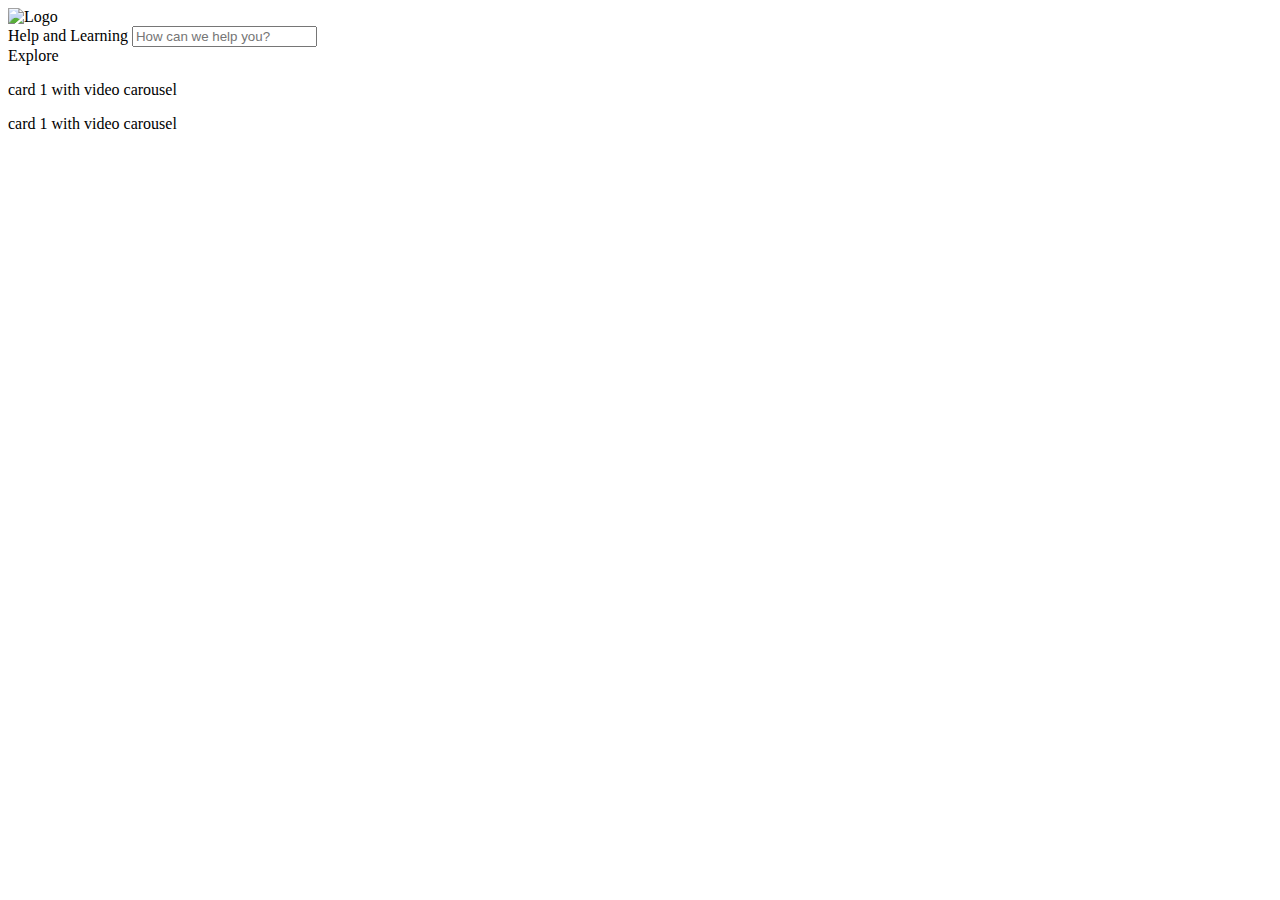
==== index.html @ 06fb381d "add skeleton" ====
<!DOCTYPE html>
<html lang="en">
<head>
    <meta charset="UTF-8">
    <title>Microsoft Help</title>

</head>
<body>
  <div class="nav-bar">
    <div class="logo">
      <img src="images/logo.png" alt="Logo">
    </div>
  </div>
  <section class="container">
    <div class="row">
      <div class="col-md-12">
        <span class="center-stitle">
          Help and Learning
        </span>
        <input placeholder="How can we help you?">
      </div>
    </div>
  </section>

  <section>
    <div class="row">
      <div class="col-md-12">
        <span class="center-title section-title">
          Explore
        </span>
      </div>
      <div class="col-md-12">
        <p>card 1 with video carousel</p>
      </div>
      <div class="col-md-12">
        <p>card 1 with video carousel</p>
      </div>
    </div>
  </section>
</body>
</html>
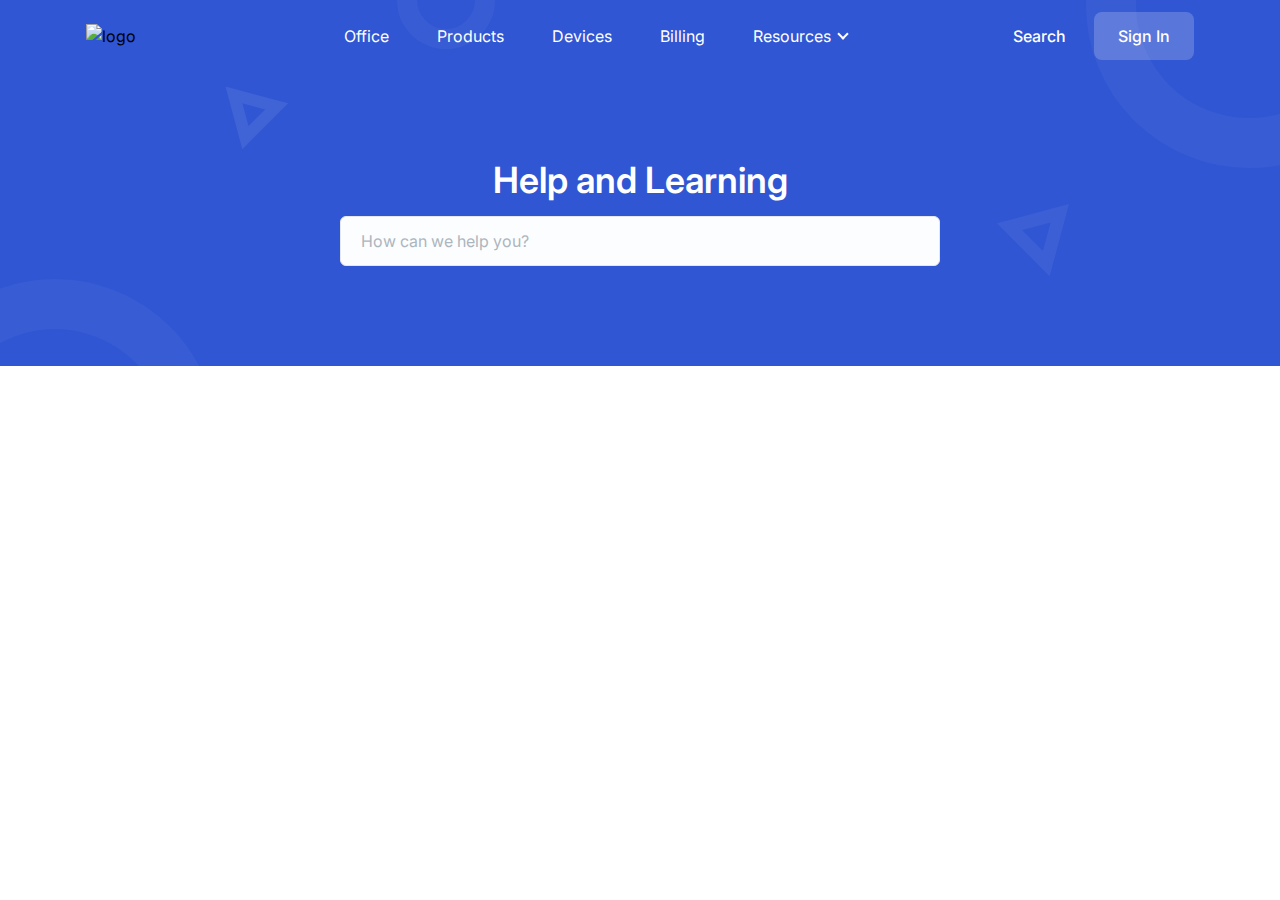
==== commit 2a9cfb5c: "Add navbar header & hero banner section Add scripts to scroll to top with animations & replace the l" ====
--- a/index.html
+++ b/index.html
@@ -1,41 +1,326 @@
 <!DOCTYPE html>
-<html lang="en">
+<html lang="en" class="scroll-smooth">
 <head>
     <meta charset="UTF-8">
+    <meta http-equiv="X-UA-Compatible" content="IE=edge" />
+    <meta name="viewport" content="width=device-width, initial-scale=1.0" />
+
+    <link
+      rel="shortcut icon"
+      href="assets/images/favicon.png"
+      type="image/x-icon"
+    />
     <title>Microsoft Help</title>
 
+    <link rel="stylesheet" href="assets/css/animate.css" />
+    <link rel="stylesheet" href="assets/css/tailwind.css" />
+
+    <!-- ==== WOW JS ==== -->
+    <script src="assets/js/wow.min.js"></script>
+    <script>
+      new WOW().init();
+    </script>
 </head>
 <body>
-  <div class="nav-bar">
-    <div class="logo">
-      <img src="images/logo.png" alt="Logo">
+
+  <!-- ====== Navbar Section Start -->
+  <div
+    class="ud-header absolute top-0 left-0 z-40 flex w-full items-center bg-transparent"
+  >
+    <div class="container">
+      <div class="relative -mx-4 flex items-center justify-between">
+        <div class="w-60 max-w-full px-4">
+          <a href="index.html" class="navbar-logo block w-full py-5">
+            <img
+              src="https://svgsilh.com/png-1024/80658.png"
+              alt="logo"
+              class="header-logo w-full"
+            />
+          </a>
+        </div>
+        <div class="flex w-full items-center justify-between px-4">
+          <div>
+            <button
+              id="navbarToggler"
+              class="absolute right-4 top-1/2 block -translate-y-1/2 rounded-lg px-3 py-[6px] ring-primary focus:ring-2 lg:hidden"
+            >
+              <span
+                class="relative my-[6px] block h-[2px] w-[30px] bg-white"
+              ></span>
+              <span
+                class="relative my-[6px] block h-[2px] w-[30px] bg-white"
+              ></span>
+              <span
+                class="relative my-[6px] block h-[2px] w-[30px] bg-white"
+              ></span>
+            </button>
+            <nav
+              id="navbarCollapse"
+              class="absolute right-4 top-full hidden w-full max-w-[250px] rounded-lg bg-white py-5 shadow-lg lg:static lg:block lg:w-full lg:max-w-full lg:bg-transparent lg:py-0 lg:px-4 lg:shadow-none xl:px-6"
+            >
+              <ul class="blcok lg:flex">
+                <li class="group relative">
+                  <a
+                    href="#home"
+                    class="ud-menu-scroll mx-8 flex py-2 text-base text-dark group-hover:text-primary lg:mr-0 lg:inline-flex lg:py-6 lg:px-0 lg:text-white lg:group-hover:text-white lg:group-hover:opacity-70"
+                  >
+                    Office
+                  </a>
+                </li>
+                <li class="group relative">
+                  <a
+                    href="#about"
+                    class="ud-menu-scroll mx-8 flex py-2 text-base text-dark group-hover:text-primary lg:mr-0 lg:ml-7 lg:inline-flex lg:py-6 lg:px-0 lg:text-white lg:group-hover:text-white lg:group-hover:opacity-70 xl:ml-12"
+                  >
+                    Products
+                  </a>
+                </li>
+                <li class="group relative">
+                  <a
+                    href="#pricing"
+                    class="ud-menu-scroll mx-8 flex py-2 text-base text-dark group-hover:text-primary lg:mr-0 lg:ml-7 lg:inline-flex lg:py-6 lg:px-0 lg:text-white lg:group-hover:text-white lg:group-hover:opacity-70 xl:ml-12"
+                  >
+                    Devices
+                  </a>
+                </li>
+                <li class="group relative">
+                  <a
+                    href="#team"
+                    class="ud-menu-scroll mx-8 flex py-2 text-base text-dark group-hover:text-primary lg:mr-0 lg:ml-7 lg:inline-flex lg:py-6 lg:px-0 lg:text-white lg:group-hover:text-white lg:group-hover:opacity-70 xl:ml-12"
+                  >
+                    Billing
+                  </a>
+                </li>
+
+                <li class="submenu-item group relative">
+                  <a
+                    href="javascript:void(0)"
+                    class="relative mx-8 flex py-2 text-base text-dark after:absolute after:right-1 after:top-1/2 after:mt-[-2px] after:h-2 after:w-2 after:-translate-y-1/2 after:rotate-45 after:border-b-2 after:border-r-2 after:border-current group-hover:text-primary lg:mr-0 lg:ml-8 lg:inline-flex lg:py-6 lg:pl-0 lg:pr-4 lg:text-white lg:after:right-0 lg:group-hover:text-white lg:group-hover:opacity-70 xl:ml-12"
+                  >
+                    Resources
+                  </a>
+                  <div
+                    class="submenu relative top-full left-0 hidden w-[250px] rounded-sm bg-white p-4 transition-[top] duration-300 group-hover:opacity-100 lg:invisible lg:absolute lg:top-[110%] lg:block lg:opacity-0 lg:shadow-lg lg:group-hover:visible lg:group-hover:top-full"
+                  >
+                    <a
+                      href="about.html"
+                      class="block rounded py-[10px] px-4 text-sm text-body-color hover:text-primary"
+                    >
+                      About Page
+                    </a>
+                    <a
+                      href="pricing.html"
+                      class="block rounded py-[10px] px-4 text-sm text-body-color hover:text-primary"
+                    >
+                      Pricing Page
+                    </a>
+                    <a
+                      href="contact.html"
+                      class="block rounded py-[10px] px-4 text-sm text-body-color hover:text-primary"
+                    >
+                      Contact Page
+                    </a>
+                    <a
+                      href="blog-grids.html"
+                      class="block rounded py-[10px] px-4 text-sm text-body-color hover:text-primary"
+                    >
+                      Blog Grid Page
+                    </a>
+                    <a
+                      href="blog-details.html"
+                      class="block rounded py-[10px] px-4 text-sm text-body-color hover:text-primary"
+                    >
+                      Blog Details Page
+                    </a>
+                    <a
+                      href="signup.html"
+                      class="block rounded py-[10px] px-4 text-sm text-body-color hover:text-primary"
+                    >
+                      Sign Up Page
+                    </a>
+                    <a
+                      href="signin.html"
+                      class="block rounded py-[10px] px-4 text-sm text-body-color hover:text-primary"
+                    >
+                      Sign In Page
+                    </a>
+                    <a
+                      href="404.html"
+                      class="block rounded py-[10px] px-4 text-sm text-body-color hover:text-primary"
+                    >
+                      404 Page
+                    </a>
+                  </div>
+                </li>
+              </ul>
+            </nav>
+          </div>
+          <div class="hidden justify-end pr-16 sm:flex lg:pr-0">
+            <a
+              href="#"
+              class="loginBtn py-3 px-7 text-base font-medium text-white hover:opacity-70"
+            >
+              Search
+            </a>
+            <a
+              href="#"
+              class="signUpBtn rounded-lg bg-white bg-opacity-20 py-3 px-6 text-base font-medium text-white duration-300 ease-in-out hover:bg-opacity-100 hover:text-dark"
+            >
+              Sign In
+            </a>
+          </div>
+        </div>
+      </div>
     </div>
   </div>
-  <section class="container">
-    <div class="row">
-      <div class="col-md-12">
-        <span class="center-stitle">
-          Help and Learning
-        </span>
-        <input placeholder="How can we help you?">
+  <!-- ====== Navbar Section End -->
+
+  <!-- ====== Banner Section Start -->
+  <div
+    class="relative z-10 overflow-hidden bg-primary pt-[120px] pb-[100px] md:pt-[130px] lg:pt-[160px]"
+  >
+    <div class="container">
+      <div class="-mx-4 flex flex-wrap items-center">
+        <div class="w-full px-4">
+          <div class="text-center">
+            <h1 class="text-4xl mb-4 font-semibold text-white">Help and Learning</h1>
+
+               <input
+                    type="text"
+                    placeholder="How can we help you?"
+                    class="bordder-[#E9EDF4] w-[600px] rounded-md border bg-[#FCFDFE] py-3 px-5 text-base text-body-color placeholder-[#ACB6BE] outline-none transition focus:border-primary focus-visible:shadow-none"
+                  />
+
+          </div>
+        </div>
       </div>
     </div>
-  </section>
-
-  <section>
-    <div class="row">
-      <div class="col-md-12">
-        <span class="center-title section-title">
-          Explore
-        </span>
-      </div>
-      <div class="col-md-12">
-        <p>card 1 with video carousel</p>
-      </div>
-      <div class="col-md-12">
-        <p>card 1 with video carousel</p>
-      </div>
+    <div>
+      <span class="absolute top-0 left-0 z-[-1]">
+        <svg
+          width="495"
+          height="470"
+          viewBox="0 0 495 470"
+          fill="none"
+          xmlns="http://www.w3.org/2000/svg"
+        >
+          <circle
+            cx="55"
+            cy="442"
+            r="138"
+            stroke="white"
+            stroke-opacity="0.04"
+            stroke-width="50"
+          />
+          <circle
+            cx="446"
+            r="39"
+            stroke="white"
+            stroke-opacity="0.04"
+            stroke-width="20"
+          />
+          <path
+            d="M245.406 137.609L233.985 94.9852L276.609 106.406L245.406 137.609Z"
+            stroke="white"
+            stroke-opacity="0.08"
+            stroke-width="12"
+          />
+        </svg>
+      </span>
+      <span class="absolute top-0 right-0 z-[-1]">
+        <svg
+          width="493"
+          height="470"
+          viewBox="0 0 493 470"
+          fill="none"
+          xmlns="http://www.w3.org/2000/svg"
+        >
+          <circle
+            cx="462"
+            cy="5"
+            r="138"
+            stroke="white"
+            stroke-opacity="0.04"
+            stroke-width="50"
+          />
+          <circle
+            cx="49"
+            cy="470"
+            r="39"
+            stroke="white"
+            stroke-opacity="0.04"
+            stroke-width="20"
+          />
+          <path
+            d="M222.393 226.701L272.808 213.192L259.299 263.607L222.393 226.701Z"
+            stroke="white"
+            stroke-opacity="0.06"
+            stroke-width="13"
+          />
+        </svg>
+      </span>
     </div>
-  </section>
+  </div>
+  <!-- ====== Banner Section End -->
+
+ 
+
+  <!-- ====== Back To Top Start -->
+  <a
+    href="javascript:void(0)"
+    class="back-to-top fixed bottom-8 right-8 left-auto z-[999] hidden h-10 w-10 items-center justify-center rounded-md bg-primary text-white shadow-md transition duration-300 ease-in-out hover:bg-dark"
+  >
+    <span
+      class="mt-[6px] h-3 w-3 rotate-45 border-t border-l border-white"
+    ></span>
+  </a>
+  <!-- ====== Back To Top End -->
+
+  <!-- ====== All Scripts -->
+
+  <script src="assets/js/main.js"></script>
+  <script>
+    // ==== for menu scroll
+    const pageLink = document.querySelectorAll(".ud-menu-scroll");
+
+    pageLink.forEach((elem) => {
+      elem.addEventListener("click", (e) => {
+        e.preventDefault();
+        document.querySelector(elem.getAttribute("href")).scrollIntoView({
+          behavior: "smooth",
+          offsetTop: 1 - 60,
+        });
+      });
+    });
+
+    // section menu active
+    function onScroll(event) {
+      const sections = document.querySelectorAll(".ud-menu-scroll");
+      const scrollPos =
+        window.pageYOffset ||
+        document.documentElement.scrollTop ||
+        document.body.scrollTop;
+
+      for (let i = 0; i < sections.length; i++) {
+        const currLink = sections[i];
+        const val = currLink.getAttribute("href");
+        const refElement = document.querySelector(val);
+        const scrollTopMinus = scrollPos + 73;
+        if (
+          refElement.offsetTop <= scrollTopMinus &&
+          refElement.offsetTop + refElement.offsetHeight > scrollTopMinus
+        ) {
+          document
+            .querySelector(".ud-menu-scroll")
+            .classList.remove("active");
+          currLink.classList.add("active");
+        } else {
+          currLink.classList.remove("active");
+        }
+      }
+    }
+
+    window.document.addEventListener("scroll", onScroll);
+  </script>
 </body>
 </html>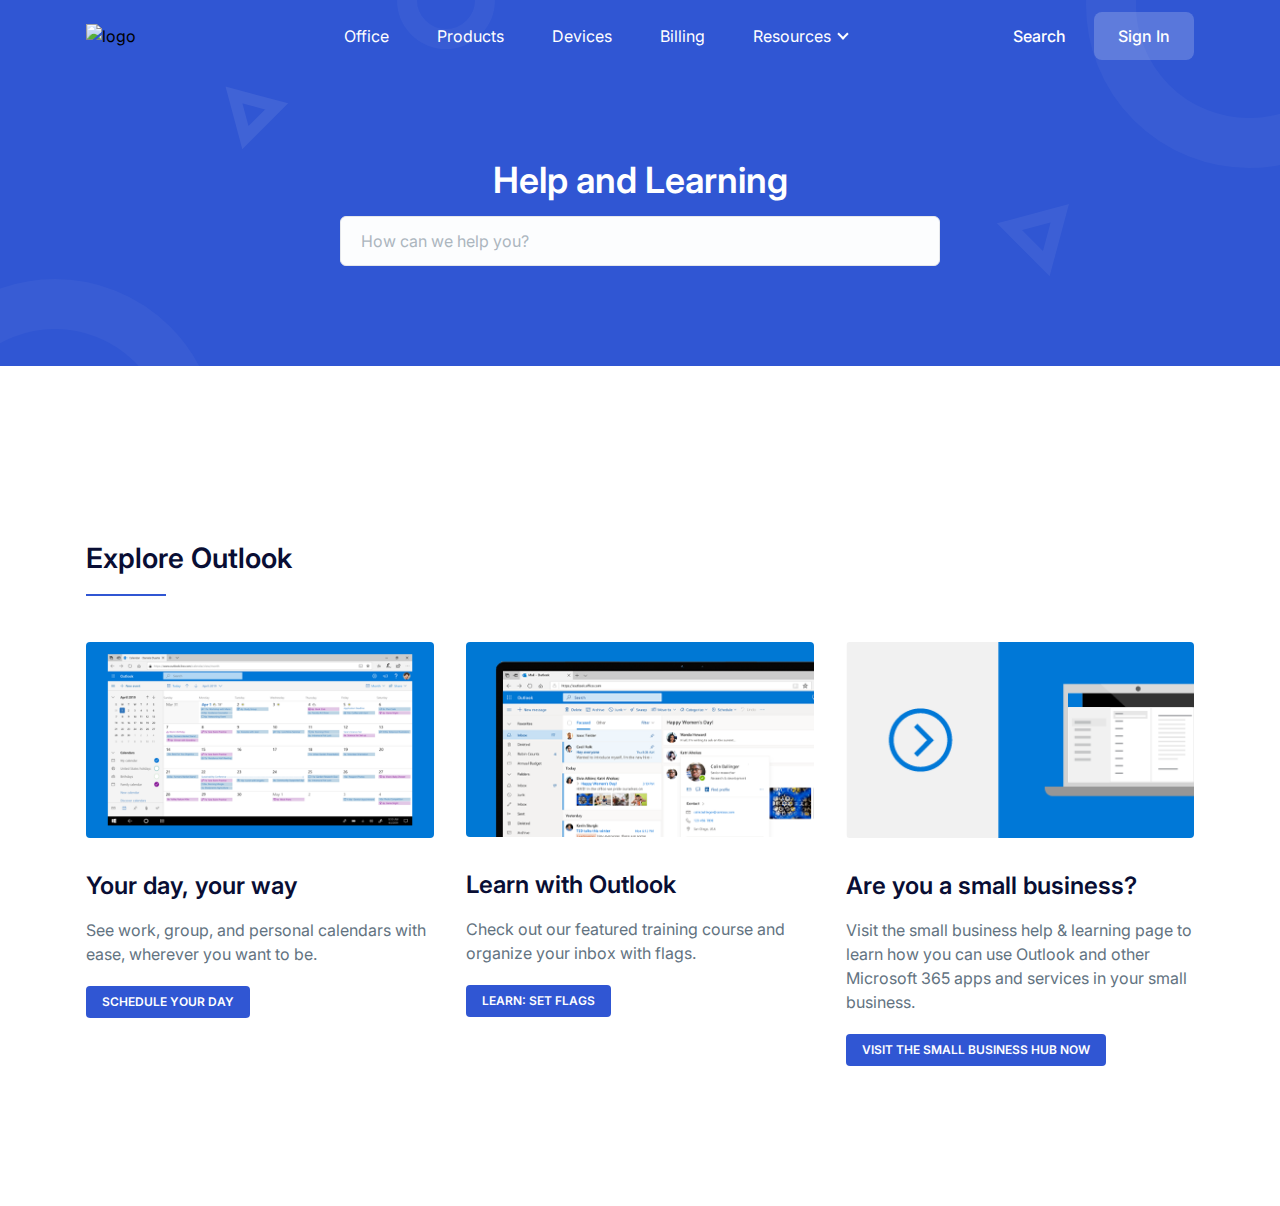
==== commit 654c694c: "Add explore Outlook posts section" ====
--- a/index.html
+++ b/index.html
@@ -103,52 +103,22 @@
                     class="submenu relative top-full left-0 hidden w-[250px] rounded-sm bg-white p-4 transition-[top] duration-300 group-hover:opacity-100 lg:invisible lg:absolute lg:top-[110%] lg:block lg:opacity-0 lg:shadow-lg lg:group-hover:visible lg:group-hover:top-full"
                   >
                     <a
-                      href="about.html"
+                      href="#"
                       class="block rounded py-[10px] px-4 text-sm text-body-color hover:text-primary"
                     >
-                      About Page
+                      Sub Menu 1
                     </a>
                     <a
-                      href="pricing.html"
+                      href="#"
                       class="block rounded py-[10px] px-4 text-sm text-body-color hover:text-primary"
                     >
-                      Pricing Page
+                      Sub Menu 2
                     </a>
                     <a
-                      href="contact.html"
+                      href="#"
                       class="block rounded py-[10px] px-4 text-sm text-body-color hover:text-primary"
                     >
-                      Contact Page
-                    </a>
-                    <a
-                      href="blog-grids.html"
-                      class="block rounded py-[10px] px-4 text-sm text-body-color hover:text-primary"
-                    >
-                      Blog Grid Page
-                    </a>
-                    <a
-                      href="blog-details.html"
-                      class="block rounded py-[10px] px-4 text-sm text-body-color hover:text-primary"
-                    >
-                      Blog Details Page
-                    </a>
-                    <a
-                      href="signup.html"
-                      class="block rounded py-[10px] px-4 text-sm text-body-color hover:text-primary"
-                    >
-                      Sign Up Page
-                    </a>
-                    <a
-                      href="signin.html"
-                      class="block rounded py-[10px] px-4 text-sm text-body-color hover:text-primary"
-                    >
-                      Sign In Page
-                    </a>
-                    <a
-                      href="404.html"
-                      class="block rounded py-[10px] px-4 text-sm text-body-color hover:text-primary"
-                    >
-                      404 Page
+                      Sub Menu 3
                     </a>
                   </div>
                 </li>
@@ -263,7 +233,122 @@
   </div>
   <!-- ====== Banner Section End -->
 
- 
+  <!-- ====== Posts Section Start -->
+  <section class="pt-20 pb-10 lg:pt-[120px] lg:pb-20">
+    <div class="container">
+
+      <div class="-mx-4 flex flex-wrap">
+        <div class="wow fadeInUp mt-14 w-full px-4" data-wow-delay=".2s">
+          <h2
+            class="relative pb-5 text-2xl font-semibold text-dark sm:text-[28px]"
+          >
+            Explore Outlook
+          </h2>
+          <span class="mb-10 inline-block h-[2px] w-20 bg-primary"></span>
+        </div>
+      </div>
+
+      <div class="-mx-4 flex flex-wrap">
+        <div class="w-full px-4 md:w-1/2 lg:w-1/3">
+          <div class="wow fadeInUp group mb-10" data-wow-delay=".1s">
+            <div class="mb-8 overflow-hidden rounded">
+              <a href="#" class="block">
+                <img
+                  src="assets/images/pic1.png"
+                  alt="image"
+                  class="w-full transition group-hover:rotate-6 group-hover:scale-125"
+                />
+              </a>
+            </div>
+            <div>
+              <h3>
+                <a
+                  href="#"
+                  class="mb-4 inline-block text-xl font-semibold text-dark hover:text-primary sm:text-2xl lg:text-xl xl:text-2xl"
+                >
+                  Your day, your way
+                </a>
+              </h3>
+              <p class="mb-5 text-base text-body-color">
+                See work, group, and personal calendars with ease, wherever you want to be.
+              </p>
+              <span
+                class="mb-5 inline-block rounded bg-primary py-1 px-4 text-center text-xs font-semibold leading-loose text-white"
+              >
+                SCHEDULE YOUR DAY
+              </span>
+            </div>
+          </div>
+        </div>
+        <div class="w-full px-4 md:w-1/2 lg:w-1/3">
+          <div class="wow fadeInUp group mb-10" data-wow-delay=".15s">
+            <div class="mb-8 overflow-hidden rounded">
+              <a href="#" class="block">
+                <img
+                  src="assets/images/pic2.png"
+                  alt="image"
+                  class="w-full transition group-hover:rotate-6 group-hover:scale-125"
+                />
+              </a>
+            </div>
+            <div>
+             
+              <h3>
+                <a
+                  href="#"
+                  class="mb-4 inline-block text-xl font-semibold text-dark hover:text-primary sm:text-2xl lg:text-xl xl:text-2xl"
+                >
+                  Learn with Outlook
+                </a>
+              </h3>
+              <p class="mb-5 text-base text-body-color">
+                Check out our featured training course and organize your inbox with flags.
+              </p>
+               <span
+                class="mb-5 inline-block rounded bg-primary py-1 px-4 text-center text-xs font-semibold leading-loose text-white"
+              >
+                LEARN: SET FLAGS
+              </span>
+            </div>
+          </div>
+        </div>
+        <div class="w-full px-4 md:w-1/2 lg:w-1/3">
+          <div class="wow fadeInUp group mb-10" data-wow-delay=".2s">
+            <div class="mb-8 overflow-hidden rounded">
+              <a href="blog-details.html" class="block">
+                <img
+                  src="assets/images/pic3.png"
+                  alt="image"
+                  class="w-full transition group-hover:rotate-6 group-hover:scale-125"
+                />
+              </a>
+            </div>
+            <div>
+              
+              <h3>
+                <a
+                  href="blog-details.html"
+                  class="mb-4 inline-block text-xl font-semibold text-dark hover:text-primary sm:text-2xl lg:text-xl xl:text-2xl"
+                >
+                  Are you a small business?
+                </a>
+              </h3>
+              <p class="mb-5 text-base text-body-color">
+                Visit the small business help & learning page to learn how you can use Outlook and other Microsoft 365 apps and services in your small business.
+              </p>
+              <span
+                class="mb-5 inline-block rounded bg-primary py-1 px-4 text-center text-xs font-semibold leading-loose text-white"
+              >
+                VISIT THE SMALL BUSINESS HUB NOW
+              </span>
+            </div>
+          </div>
+        </div>
+
+      </div>
+    </div>
+  </section>
+  <!-- ====== Posts Section End -->
 
   <!-- ====== Back To Top Start -->
   <a
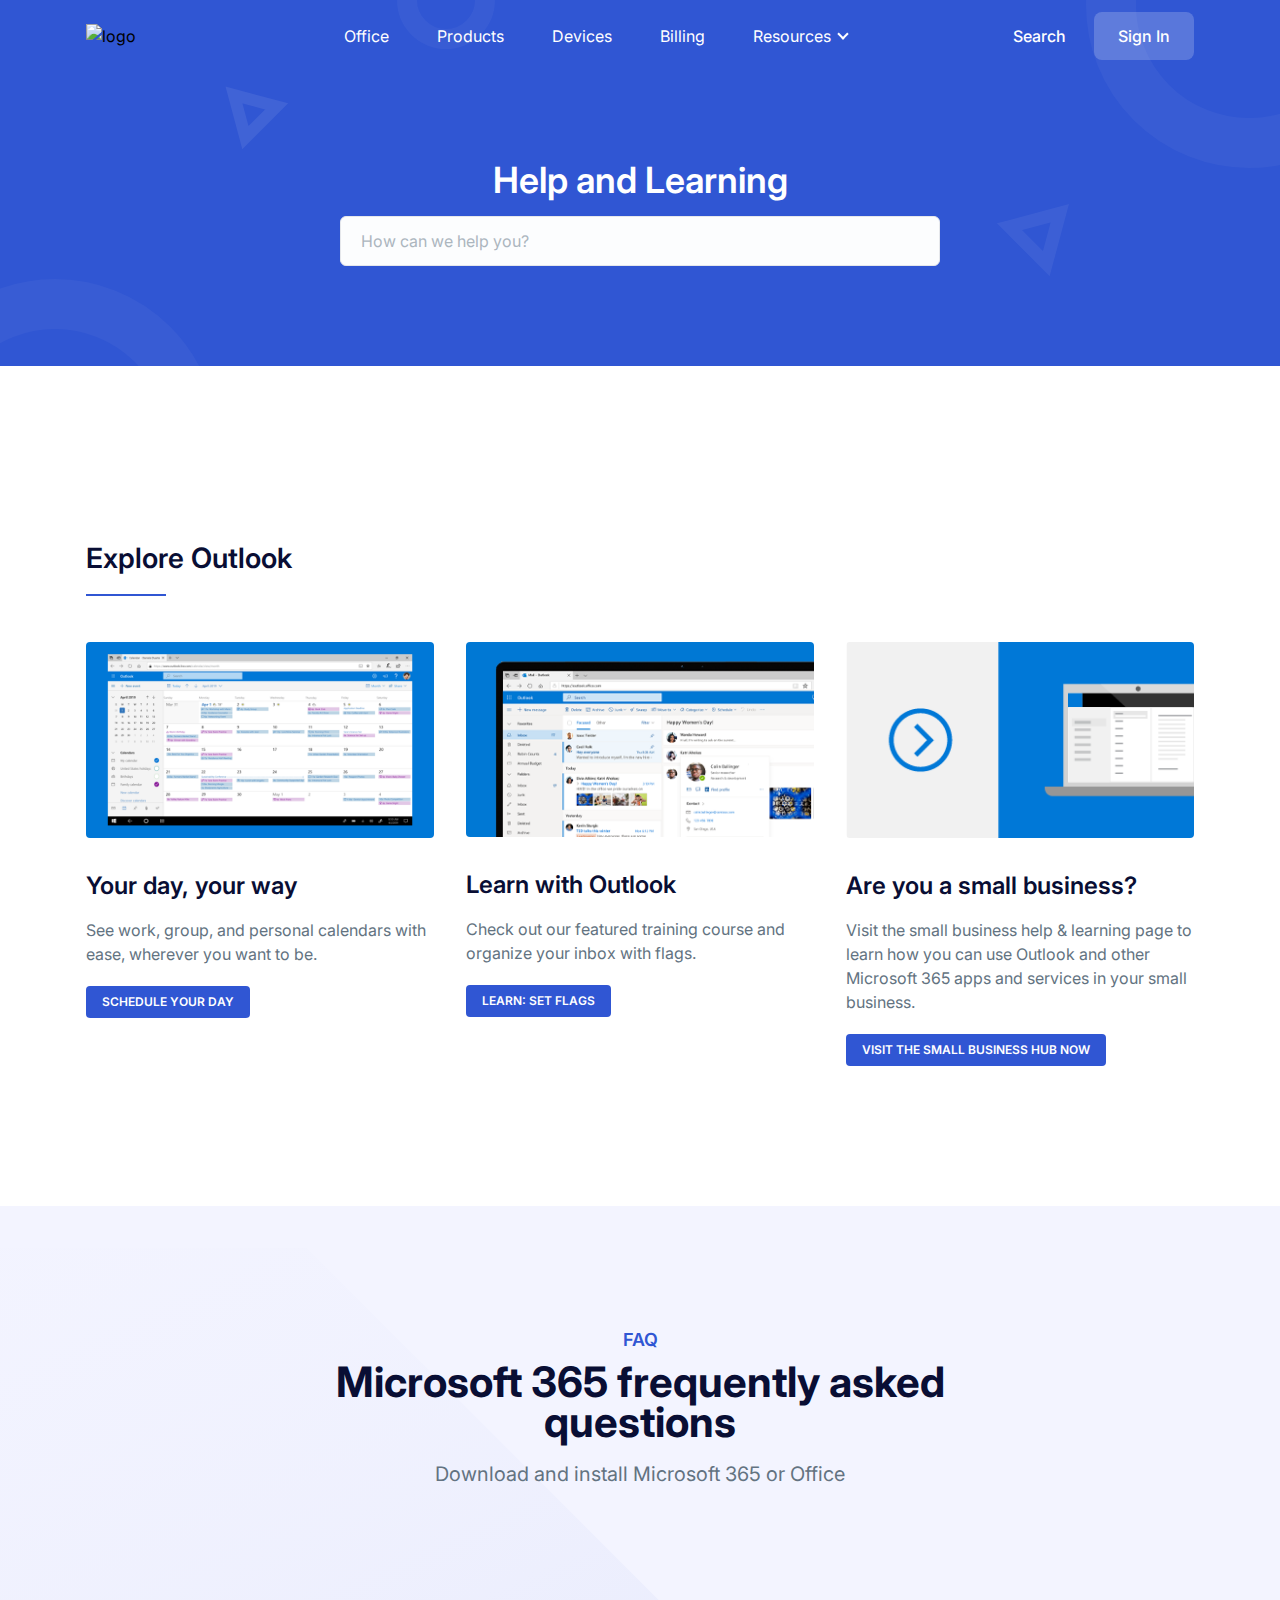
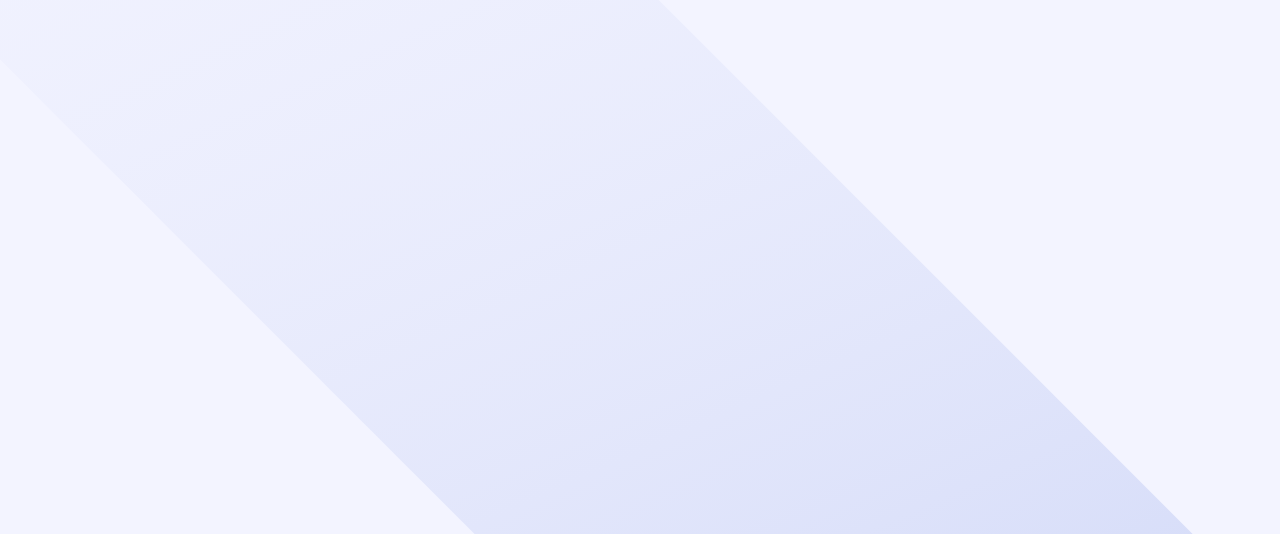
==== commit c29aaf51: "Add FAQ section page" ====
--- a/index.html
+++ b/index.html
@@ -350,6 +350,306 @@
   </section>
   <!-- ====== Posts Section End -->
 
+  <!-- ====== Faq Section Start -->
+  <section
+    class="relative z-20 overflow-hidden bg-[#f3f4ff] pt-20 pb-12 lg:pt-[120px] lg:pb-[90px]"
+  >
+    <div class="container">
+      <div class="-mx-4 flex flex-wrap">
+        <div class="w-full px-4">
+          <div class="mx-auto mb-[60px] max-w-[620px] text-center lg:mb-20">
+            <span class="mb-2 block text-lg font-semibold text-primary">
+              FAQ
+            </span>
+            <h2
+              class="mb-4 text-3xl font-bold text-dark sm:text-4xl md:text-[42px]"
+            >
+              Microsoft 365 frequently asked questions
+            </h2>
+            <p
+              class="text-lg leading-relaxed text-body-color sm:text-xl sm:leading-relaxed"
+            >
+              Download and install Microsoft 365 or Office
+            </p>
+          </div>
+        </div>
+      </div>
+
+      <div class="-mx-4 flex flex-wrap">
+        <div class="w-full px-4 lg:w-1/2">
+          <div
+            class="single-faq wow fadeInUp mb-8 w-full rounded-lg border border-[#F3F4FE] bg-white p-5 sm:p-8"
+            data-wow-delay=".1s
+            "
+          >
+            <button class="faq-btn flex w-full items-center text-left">
+              <div
+                class="mr-5 flex h-10 w-full max-w-[40px] items-center justify-center rounded-lg bg-primary bg-opacity-5 text-primary"
+              >
+                <svg
+                  width="17"
+                  height="10"
+                  viewBox="0 0 17 10"
+                  class="icon fill-current"
+                >
+                  <path
+                    d="M7.28687 8.43257L7.28679 8.43265L7.29496 8.43985C7.62576 8.73124 8.02464 8.86001 8.41472 8.86001C8.83092 8.86001 9.22376 8.69083 9.53447 8.41713L9.53454 8.41721L9.54184 8.41052L15.7631 2.70784L15.7691 2.70231L15.7749 2.69659C16.0981 2.38028 16.1985 1.80579 15.7981 1.41393C15.4803 1.1028 14.9167 1.00854 14.5249 1.38489L8.41472 7.00806L2.29995 1.38063L2.29151 1.37286L2.28271 1.36548C1.93092 1.07036 1.38469 1.06804 1.03129 1.41393L1.01755 1.42738L1.00488 1.44184C0.69687 1.79355 0.695778 2.34549 1.0545 2.69659L1.05999 2.70196L1.06565 2.70717L7.28687 8.43257Z"
+                    fill="#3056D3"
+                    stroke="#3056D3"
+                  />
+                </svg>
+              </div>
+              <div class="w-full">
+                <h4 class="text-base font-semibold text-black sm:text-lg">
+                  How do I Install Microsoft 365 or Office?
+                </h4>
+              </div>
+            </button>
+            <div class="faq-content hidden pl-[62px]">
+              <p class="py-3 text-base leading-relaxed text-body-color">
+                To install Microsoft 365, or Office as a one-time purchase, 
+                visit account.microsoft.com. Sign in with the Microsoft 
+                account that you used to purchase, or have already 
+                associated, with the subscription or one-time purchase 
+                product, and then follow the onscreen instructions to install. Learn more about how to install Microsoft 365 or Office.
+                <br />
+                If you need to set up your account and install 
+                Microsoft 365 or Office for the first time, visit 
+                setup.office.com. Learn more about where to enter 
+                your product key.
+                To download and install older versions of Office, 
+                visit office.com/downloadoffice
+              </p>
+            </div>
+          </div>
+          <div
+            class="single-faq wow fadeInUp mb-8 w-full rounded-lg border border-[#F3F4FE] bg-white p-5 sm:p-8"
+            data-wow-delay=".15s
+            "
+          >
+            <button class="faq-btn flex w-full items-center text-left">
+              <div
+                class="mr-5 flex h-10 w-full max-w-[40px] items-center justify-center rounded-lg bg-primary bg-opacity-5 text-primary"
+              >
+                <svg
+                  width="17"
+                  height="10"
+                  viewBox="0 0 17 10"
+                  class="icon fill-current"
+                >
+                  <path
+                    d="M7.28687 8.43257L7.28679 8.43265L7.29496 8.43985C7.62576 8.73124 8.02464 8.86001 8.41472 8.86001C8.83092 8.86001 9.22376 8.69083 9.53447 8.41713L9.53454 8.41721L9.54184 8.41052L15.7631 2.70784L15.7691 2.70231L15.7749 2.69659C16.0981 2.38028 16.1985 1.80579 15.7981 1.41393C15.4803 1.1028 14.9167 1.00854 14.5249 1.38489L8.41472 7.00806L2.29995 1.38063L2.29151 1.37286L2.28271 1.36548C1.93092 1.07036 1.38469 1.06804 1.03129 1.41393L1.01755 1.42738L1.00488 1.44184C0.69687 1.79355 0.695778 2.34549 1.0545 2.69659L1.05999 2.70196L1.06565 2.70717L7.28687 8.43257Z"
+                    fill="#3056D3"
+                    stroke="#3056D3"
+                  />
+                </svg>
+              </div>
+              <div class="w-full">
+                <h4 class="text-base font-semibold text-black sm:text-lg">
+                  How do I obtain a back-up copy of my Microsoft 365 or Office product?
+                </h4>
+              </div>
+            </button>
+            <div class="faq-content hidden pl-[62px]">
+              <p class="py-3 text-base leading-relaxed text-body-color">
+                There are several ways to get a back-up for your Microsoft 365 
+                subscription or Office product:
+                <br />
+                Microsoft 365 customers can download or reinstall from account.microsoft.com
+                <br />
+                You may order a DVD back-up copy for the latest release Office products for a fee. Visit office.com/backup for details.
+                <br />
+                Back-up copies cannot be shipped to the following countries/regions: Bhutan, Brazil, China, Cocos (Keeling) Islands, Cook Islands, French Southern and Antarctic Lands, Heard Island and McDonald Islands, Iraq, Jan Mayen, Kiribati, Libya, Micronesia, Myanmar, Nauru, Nepal, Niue, Palau, Pitcairn Islands, Saba, Samoa, Sint Eustatius, Timor Leste, Tokelau, Wallis and Futuna.
+              </p>
+            </div>
+          </div>
+          <div
+            class="single-faq wow fadeInUp mb-8 w-full rounded-lg border border-[#F3F4FE] bg-white p-5 sm:p-8"
+            data-wow-delay=".2s
+            "
+          >
+            <button class="faq-btn flex w-full items-center text-left">
+              <div
+                class="mr-5 flex h-10 w-full max-w-[40px] items-center justify-center rounded-lg bg-primary bg-opacity-5 text-primary"
+              >
+                <svg
+                  width="17"
+                  height="10"
+                  viewBox="0 0 17 10"
+                  class="icon fill-current"
+                >
+                  <path
+                    d="M7.28687 8.43257L7.28679 8.43265L7.29496 8.43985C7.62576 8.73124 8.02464 8.86001 8.41472 8.86001C8.83092 8.86001 9.22376 8.69083 9.53447 8.41713L9.53454 8.41721L9.54184 8.41052L15.7631 2.70784L15.7691 2.70231L15.7749 2.69659C16.0981 2.38028 16.1985 1.80579 15.7981 1.41393C15.4803 1.1028 14.9167 1.00854 14.5249 1.38489L8.41472 7.00806L2.29995 1.38063L2.29151 1.37286L2.28271 1.36548C1.93092 1.07036 1.38469 1.06804 1.03129 1.41393L1.01755 1.42738L1.00488 1.44184C0.69687 1.79355 0.695778 2.34549 1.0545 2.69659L1.05999 2.70196L1.06565 2.70717L7.28687 8.43257Z"
+                    fill="#3056D3"
+                    stroke="#3056D3"
+                  />
+                </svg>
+              </div>
+              <div class="w-full">
+                <h4 class="text-base font-semibold text-black sm:text-lg">
+                  What is the difference between Office 2021 (one-time purchase) and Microsoft 365 (subscription)?
+                </h4>
+              </div>
+            </button>
+            <div class="faq-content hidden pl-[62px]">
+              <p class="py-3 text-base leading-relaxed text-body-color">
+                Office 2021 is sold as a one-time purchase, which means you pay a single,
+                 up-front cost to get Office apps for one computer. 
+                 One-time purchases are available for both PCs and Macs. 
+                 However, there are no upgrade options, which means if 
+                 you plan to upgrade to the next major release, 
+                 you'll have to buy it at full price. 
+              </p>
+            </div>
+          </div>
+        </div>
+        <div class="w-full px-4 lg:w-1/2">
+          <div
+            class="single-faq wow fadeInUp mb-8 w-full rounded-lg border border-[#F3F4FE] bg-white p-5 sm:p-8"
+            data-wow-delay=".1s
+            "
+          >
+            <button class="faq-btn flex w-full items-center text-left">
+              <div
+                class="mr-5 flex h-10 w-full max-w-[40px] items-center justify-center rounded-lg bg-primary bg-opacity-5 text-primary"
+              >
+                <svg
+                  width="17"
+                  height="10"
+                  viewBox="0 0 17 10"
+                  class="icon fill-current"
+                >
+                  <path
+                    d="M7.28687 8.43257L7.28679 8.43265L7.29496 8.43985C7.62576 8.73124 8.02464 8.86001 8.41472 8.86001C8.83092 8.86001 9.22376 8.69083 9.53447 8.41713L9.53454 8.41721L9.54184 8.41052L15.7631 2.70784L15.7691 2.70231L15.7749 2.69659C16.0981 2.38028 16.1985 1.80579 15.7981 1.41393C15.4803 1.1028 14.9167 1.00854 14.5249 1.38489L8.41472 7.00806L2.29995 1.38063L2.29151 1.37286L2.28271 1.36548C1.93092 1.07036 1.38469 1.06804 1.03129 1.41393L1.01755 1.42738L1.00488 1.44184C0.69687 1.79355 0.695778 2.34549 1.0545 2.69659L1.05999 2.70196L1.06565 2.70717L7.28687 8.43257Z"
+                    fill="#3056D3"
+                    stroke="#3056D3"
+                  />
+                </svg>
+              </div>
+              <div class="w-full">
+                <h4 class="text-base font-semibold text-black sm:text-lg">
+                 Do I keep control of my documents with a Microsoft 365 subscription?
+                </h4>
+              </div>
+            </button>
+            <div class="faq-content hidden pl-[62px]">
+              <p class="py-3 text-base leading-relaxed text-body-color">
+                Documents that you have created belong fully to you. 
+                You can choose to store them online on OneDrive 
+                or locally on your PC or Mac.
+              </p>
+            </div>
+          </div>
+          <div
+            class="single-faq wow fadeInUp mb-8 w-full rounded-lg border border-[#F3F4FE] bg-white p-5 sm:p-8"
+            data-wow-delay=".15s
+            "
+          >
+            <button class="faq-btn flex w-full items-center text-left">
+              <div
+                class="mr-5 flex h-10 w-full max-w-[40px] items-center justify-center rounded-lg bg-primary bg-opacity-5 text-primary"
+              >
+                <svg
+                  width="17"
+                  height="10"
+                  viewBox="0 0 17 10"
+                  class="icon fill-current"
+                >
+                  <path
+                    d="M7.28687 8.43257L7.28679 8.43265L7.29496 8.43985C7.62576 8.73124 8.02464 8.86001 8.41472 8.86001C8.83092 8.86001 9.22376 8.69083 9.53447 8.41713L9.53454 8.41721L9.54184 8.41052L15.7631 2.70784L15.7691 2.70231L15.7749 2.69659C16.0981 2.38028 16.1985 1.80579 15.7981 1.41393C15.4803 1.1028 14.9167 1.00854 14.5249 1.38489L8.41472 7.00806L2.29995 1.38063L2.29151 1.37286L2.28271 1.36548C1.93092 1.07036 1.38469 1.06804 1.03129 1.41393L1.01755 1.42738L1.00488 1.44184C0.69687 1.79355 0.695778 2.34549 1.0545 2.69659L1.05999 2.70196L1.06565 2.70717L7.28687 8.43257Z"
+                    fill="#3056D3"
+                    stroke="#3056D3"
+                  />
+                </svg>
+              </div>
+              <div class="w-full">
+                <h4 class="text-base font-semibold text-black sm:text-lg">
+                  Is Internet access required for Microsoft 365?
+                </h4>
+              </div>
+            </button>
+            <div class="faq-content hidden pl-[62px]">
+              <p class="py-3 text-base leading-relaxed text-body-color">
+                Internet access is required to install and activate all the latest 
+                releases of apps and services included in all Microsoft 365 subscription 
+                plans. Note that if you are an existing subscriber, 
+                you do not need to reinstall or purchase another subscription.
+              </p>
+            </div>
+          </div>
+          <div
+            class="single-faq wow fadeInUp mb-8 w-full rounded-lg border border-[#F3F4FE] bg-white p-5 sm:p-8"
+            data-wow-delay=".2s
+            "
+          >
+            <button class="faq-btn flex w-full items-center text-left">
+              <div
+                class="mr-5 flex h-10 w-full max-w-[40px] items-center justify-center rounded-lg bg-primary bg-opacity-5 text-primary"
+              >
+                <svg
+                  width="17"
+                  height="10"
+                  viewBox="0 0 17 10"
+                  class="icon fill-current"
+                >
+                  <path
+                    d="M7.28687 8.43257L7.28679 8.43265L7.29496 8.43985C7.62576 8.73124 8.02464 8.86001 8.41472 8.86001C8.83092 8.86001 9.22376 8.69083 9.53447 8.41713L9.53454 8.41721L9.54184 8.41052L15.7631 2.70784L15.7691 2.70231L15.7749 2.69659C16.0981 2.38028 16.1985 1.80579 15.7981 1.41393C15.4803 1.1028 14.9167 1.00854 14.5249 1.38489L8.41472 7.00806L2.29995 1.38063L2.29151 1.37286L2.28271 1.36548C1.93092 1.07036 1.38469 1.06804 1.03129 1.41393L1.01755 1.42738L1.00488 1.44184C0.69687 1.79355 0.695778 2.34549 1.0545 2.69659L1.05999 2.70196L1.06565 2.70717L7.28687 8.43257Z"
+                    fill="#3056D3"
+                    stroke="#3056D3"
+                  />
+                </svg>
+              </div>
+              <div class="w-full">
+                <h4 class="text-base font-semibold text-black sm:text-lg">
+                  How do I share my subscription benefits with other people?
+                </h4>
+              </div>
+            </button>
+            <div class="faq-content hidden pl-[62px]">
+              <p class="py-3 text-base leading-relaxed text-body-color">
+                If you have an active Microsoft 365 Family subscription, 
+                you can share it with up to five other people. 
+                Each person you share your subscription with can install Microsoft 365 
+                on all their devices and sign in to five devices at the same time.
+              </p>
+            </div>
+          </div>
+        </div>
+      </div>
+    </div>
+
+    <div class="absolute bottom-0 right-0 z-[-1]">
+      <svg
+        width="1440"
+        height="886"
+        viewBox="0 0 1440 886"
+        fill="none"
+        xmlns="http://www.w3.org/2000/svg"
+      >
+        <path
+          opacity="0.5"
+          d="M193.307 -273.321L1480.87 1014.24L1121.85 1373.26C1121.85 1373.26 731.745 983.231 478.513 729.927C225.976 477.317 -165.714 85.6993 -165.714 85.6993L193.307 -273.321Z"
+          fill="url(#paint0_linear)"
+        />
+        <defs>
+          <linearGradient
+            id="paint0_linear"
+            x1="1308.65"
+            y1="1142.58"
+            x2="602.827"
+            y2="-418.681"
+            gradientUnits="userSpaceOnUse"
+          >
+            <stop stop-color="#3056D3" stop-opacity="0.36" />
+            <stop offset="1" stop-color="#F5F2FD" stop-opacity="0" />
+            <stop offset="1" stop-color="#F5F2FD" stop-opacity="0.096144" />
+          </linearGradient>
+        </defs>
+      </svg>
+    </div>
+  </section>
+  <!-- ====== Faq Section End -->
+
   <!-- ====== Back To Top Start -->
   <a
     href="javascript:void(0)"
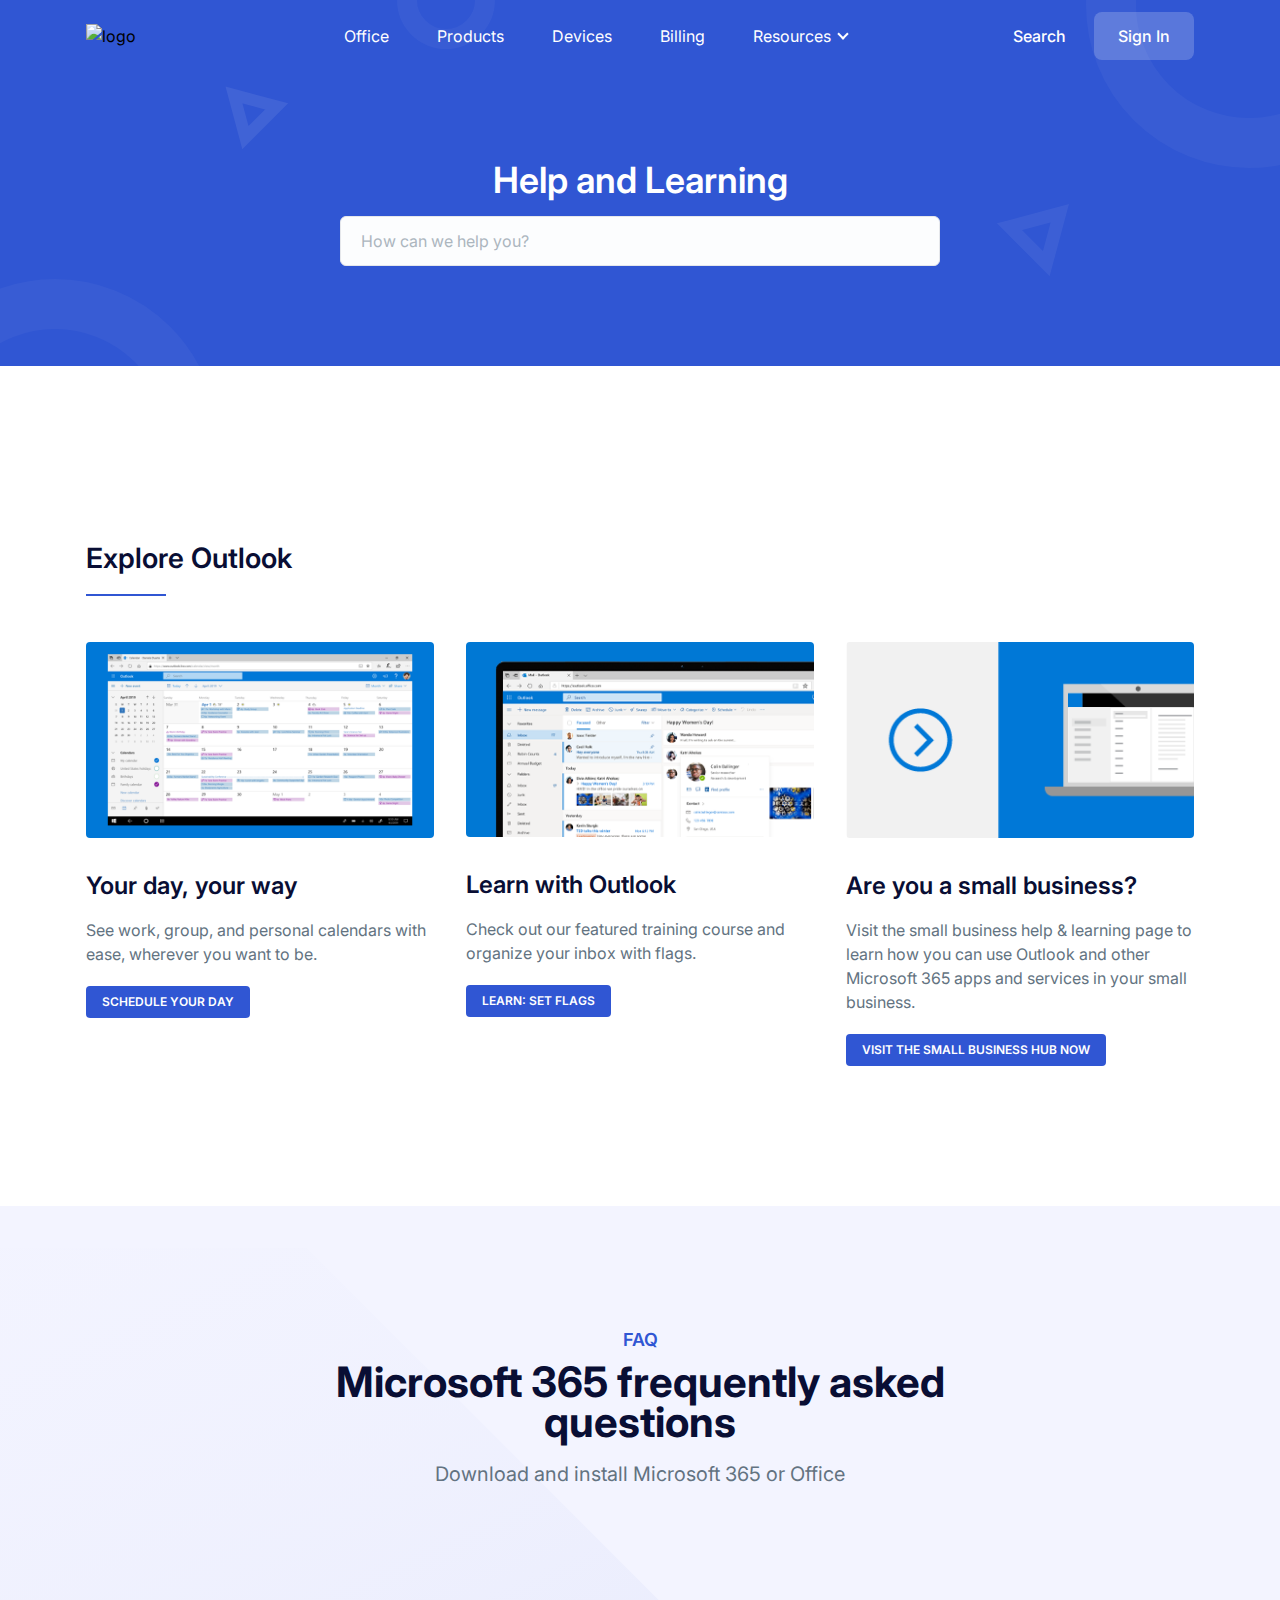
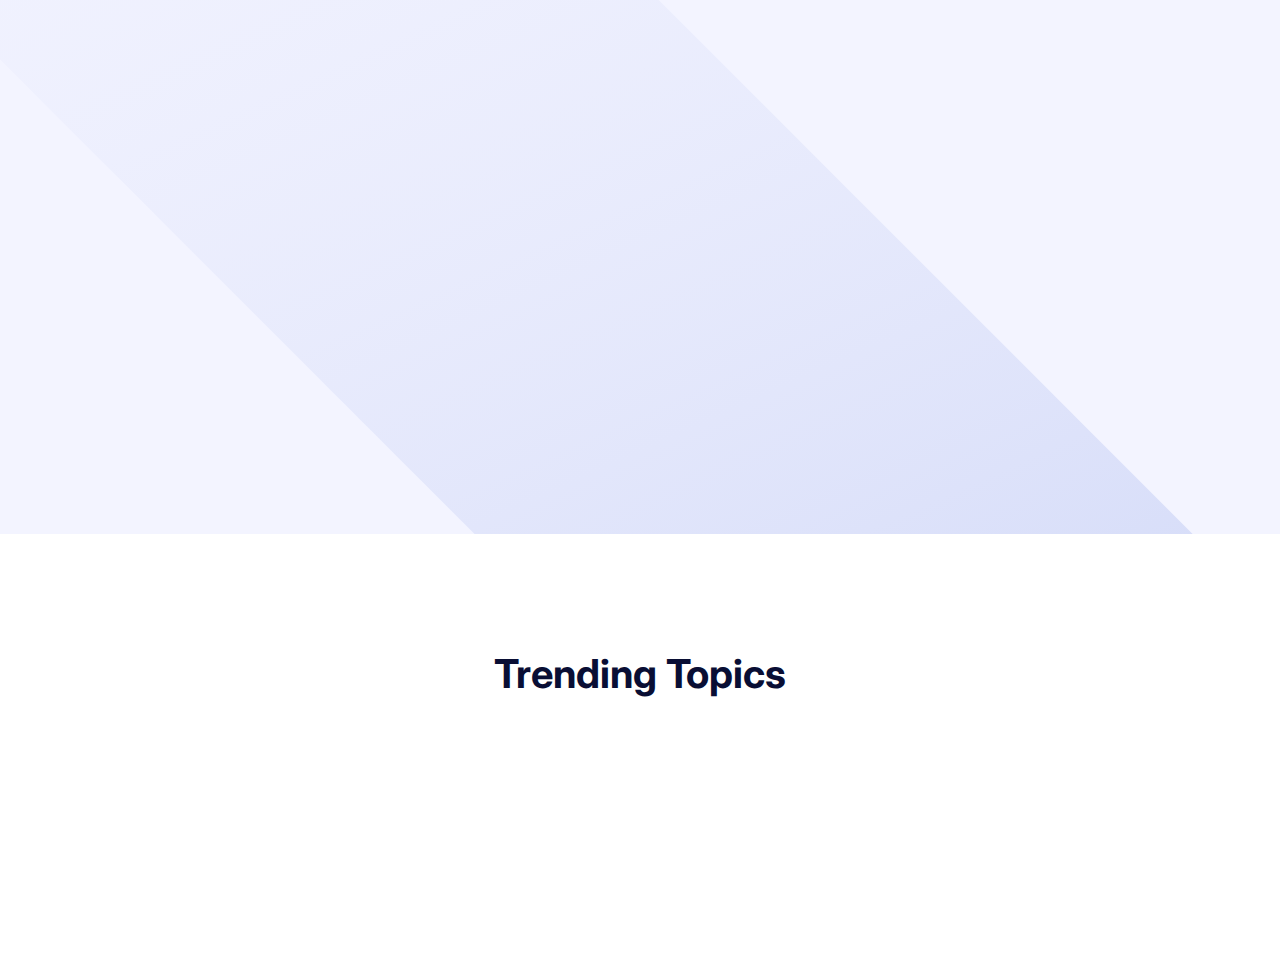
==== commit ec0b610d: "Add Trending topic section" ====
--- a/index.html
+++ b/index.html
@@ -234,7 +234,9 @@
   <!-- ====== Banner Section End -->
 
   <!-- ====== Posts Section Start -->
-  <section class="pt-20 pb-10 lg:pt-[120px] lg:pb-20">
+  <section 
+    id="posts"
+    class="pt-20 pb-10 lg:pt-[120px] lg:pb-20">
     <div class="container">
 
       <div class="-mx-4 flex flex-wrap">
@@ -352,6 +354,7 @@
 
   <!-- ====== Faq Section Start -->
   <section
+    id="faq"
     class="relative z-20 overflow-hidden bg-[#f3f4ff] pt-20 pb-12 lg:pt-[120px] lg:pb-[90px]"
   >
     <div class="container">
@@ -650,6 +653,72 @@
   </section>
   <!-- ====== Faq Section End -->
 
+  <!-- ====== Trending Topic Section Start -->
+  <section
+    id="trending"
+    class="relative z-20 overflow-hidden bg-white pt-20 pb-12 lg:pt-[120px] lg:pb-[90px]"
+  >
+    <div class="container">
+      <div class="-mx-4 flex flex-wrap">
+        <div class="w-full px-4">
+          <div class="mx-auto mb-[60px] max-w-[620px] text-center lg:mb-20">
+            <h2
+              class="mb-4 text-3xl font-bold text-dark sm:text-4xl md:text-[40px]"
+            >
+              Trending Topics
+            </h2>
+            
+          </div>
+        </div>
+      </div>
+
+      <div class="-mx-4 flex flex-wrap justify-center">
+        <div class="w-full px-4 sm:w-1/2 lg:w-1/3">
+          <div class="wow fadeInUp mb-10" data-wow-delay=".1s">
+            <div class="text-center">
+              <h4 class="mb-2 text-lg font-medium text-dark">
+                Explore
+              </h4>
+              <p class="mb-5 text-sm font-medium text-body-color">
+                Presentation of the platform
+              </p>
+
+            </div>
+          </div>
+        </div>
+        <div class="w-full px-4 sm:w-1/2 lg:w-1/3">
+          <div class="wow fadeInUp mb-10" data-wow-delay=".1s">
+            <div class="text-center">
+              <h4 class="mb-2 text-lg font-medium text-dark">
+                Explore
+              </h4>
+              <p class="mb-5 text-sm font-medium text-body-color">
+                Presentation of the platform
+              </p>
+
+            </div>
+          </div>
+        </div>
+        <div class="w-full px-4 sm:w-1/2 lg:w-1/3">
+          <div class="wow fadeInUp mb-10" data-wow-delay=".1s">
+            <div class="text-center">
+              <h4 class="mb-2 text-lg font-medium text-dark">
+                Explore
+              </h4>
+              <p class="mb-5 text-sm font-medium text-body-color">
+                Presentation of the platform
+              </p>
+
+            </div>
+          </div>
+        </div>
+        
+      </div>
+
+    </div>
+  </section>
+  <!-- ====== Trending Topic Section End -->
+
   <!-- ====== Back To Top Start -->
   <a
     href="javascript:void(0)"
